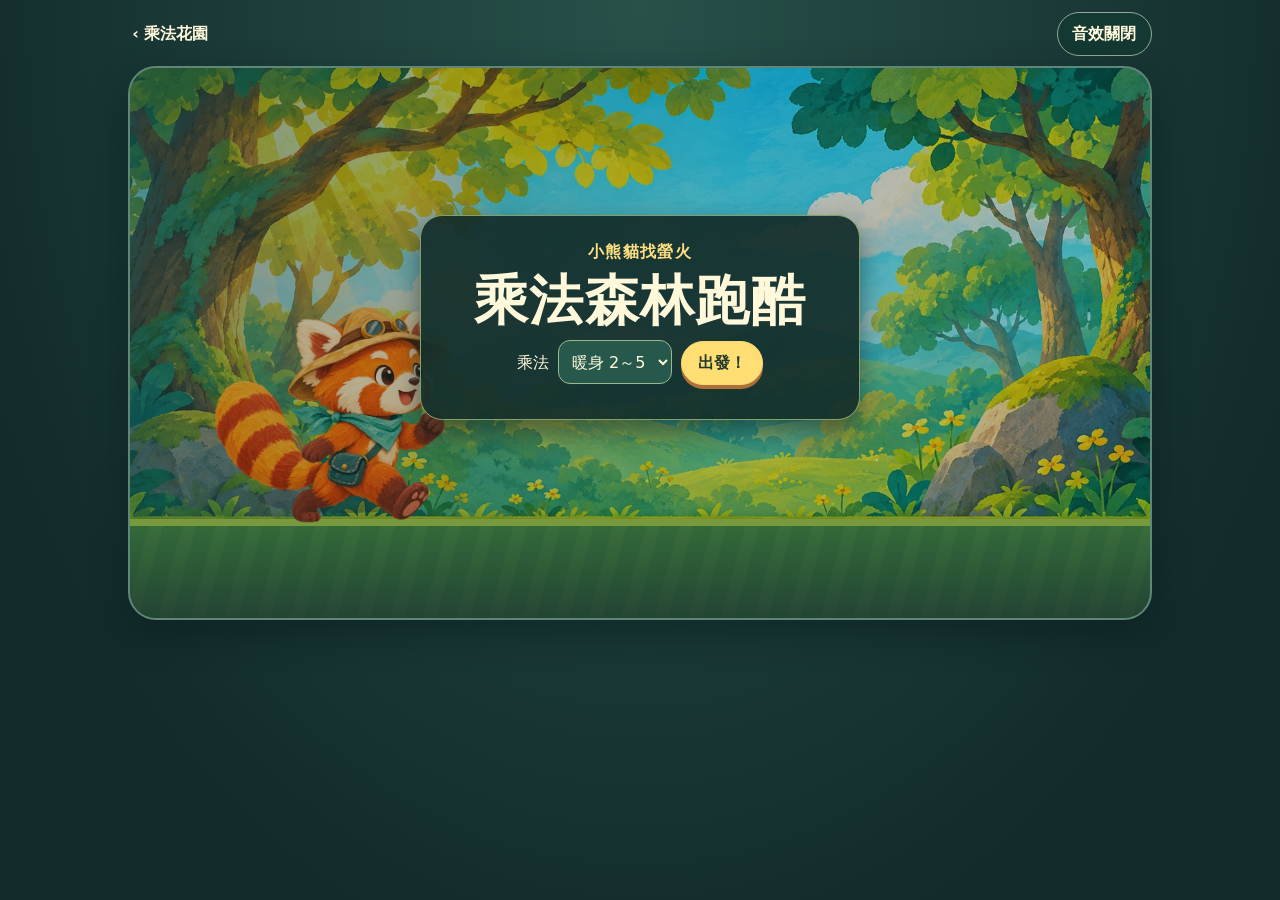
==== forest-run.html @ 14e8df60 "Add illustrated side-scrolling multiplication game" ====
<!doctype html>
<html lang="zh-Hant">
<head>
  <meta charset="utf-8">
  <meta name="viewport" content="width=device-width, initial-scale=1">
  <title>乘法森林跑酷</title>
  <link rel="stylesheet" href="forest-run.css">
  <script defer src="forest-run.js"></script>
</head>
<body>
  <main class="shell">
    <header class="header">
      <a href="九九乘法花園.html">‹ 乘法花園</a>
      <button type="button" id="sound" aria-pressed="false">音效關閉</button>
    </header>
    <section class="game" id="game" data-state="welcome" aria-label="乘法森林跑酷">
      <div class="landscape" id="landscape" aria-hidden="true">
        <div class="sunlight"></div>
        <div class="obstacle" id="obstacle"><span id="gate-art"></span></div>
        <div class="firefly" id="firefly">✦</div>
        <div class="runner" id="runner"><img src="forest-run-panda.webp" alt=""></div>
        <div class="sparkles" id="sparkles"><span>✦</span><span>★</span><span>✧</span><span>✦</span><span>★</span></div>
      </div>
      <div class="hud" id="hud" hidden>
        <span id="distance">關卡 1／3</span>
        <span id="gems" aria-label="已收集的螢火">✦ 0</span>
      </div>
      <div class="overlay" id="welcome">
        <div class="welcome">
          <p>小熊貓找螢火</p>
          <h1>乘法森林跑酷</h1>
          <label for="tables">乘法</label>
          <select id="tables">
            <option value="2,3,4,5">暖身 2～5</option>
            <option value="6,7,8,9">挑戰 6～9</option>
            <option value="1,2,3,4,5,6,7,8,9">混合 1～9</option>
          </select>
          <button type="button" class="primary" id="start">出發！</button>
        </div>
      </div>
      <div class="overlay" id="question" hidden>
        <section class="question-card" aria-labelledby="equation">
          <p class="eyebrow" id="gate-name"></p>
          <h2 id="equation"></h2>
          <div class="answers" id="answers" role="group" aria-label="選擇答案"></div>
          <p id="feedback" class="feedback" aria-live="polite"></p>
          <button type="button" class="quiet" id="hint" aria-expanded="false" aria-controls="groups">看圖提示</button>
          <div class="groups" id="groups" hidden></div>
        </section>
      </div>
      <div class="overlay" id="finish" hidden>
        <section class="welcome" aria-labelledby="finish-title">
          <p class="medal" aria-hidden="true">✦</p>
          <h2 id="finish-title">找到螢火寶箱了！</h2>
          <p id="result"></p>
          <button type="button" class="primary" id="replay">再跑一次</button>
          <button type="button" class="quiet" id="menu">換乘法</button>
        </section>
      </div>
    </section>
    <div class="controls" id="controls" hidden>
      <p id="route-message" aria-live="polite"></p>
      <button type="button" class="primary jump" id="jump">↑ 跳躍</button>
    </div>
  </main>
</body>
</html>
---- forest-run.css ----
:root {
  color-scheme: dark;
  font-family: "Nunito", "PingFang TC", "Microsoft JhengHei", system-ui, sans-serif;
  color: #fff8db;
  background: #132e2d;
}
* { box-sizing: border-box; }
[hidden] { display: none !important; }
body { margin: 0; background: radial-gradient(ellipse at 50% 0, #28514a, #122b2b 78%); min-height: 100vh; }
button, select, a { font: inherit; }
button, select { min-height: 44px; }
button { cursor: pointer; }
button:focus-visible, a:focus-visible, select:focus-visible { outline: 3px solid #fff3a7; outline-offset: 4px; }
button:disabled { cursor: default; }
.shell { max-width: 1070px; margin: auto; padding: .75rem clamp(.6rem, 3vw, 1.45rem) 1.5rem; }
.header, .controls, .hud { display: flex; align-items: center; justify-content: space-between; gap: .6rem; }
.header { margin-bottom: .65rem; }
.header a { color: inherit; font-weight: 750; text-decoration: none; padding: .65rem .25rem; }
.header button, .quiet {
  border: 1px solid #90ac92; border-radius: 100px; background: #143932;
  color: inherit; padding: .45rem .9rem; font-weight: 750;
}
.game {
  position: relative; isolation: isolate; overflow: hidden;
  min-height: clamp(460px, 64vw, 550px); border-radius: clamp(14px, 4vw, 28px);
  border: 2px solid #608678; background: #3a8065; box-shadow: 0 14px 36px #07191975;
}
.landscape {
  position: absolute; inset: 0;
  background: #41877a url("forest-run-woodland.webp") 48% 62% / cover no-repeat;
  background-size: auto max(100%, 550px);
  filter: saturate(1.13);
}
.landscape::after {
  content: ""; position: absolute; inset: 82% 0 0; z-index: 1;
  background: linear-gradient(#3c793f88, #233d33c7), repeating-linear-gradient(105deg, #54894a 0 18px, #669850 19px 32px);
  background-position: 0 0, var(--ground-offset, 0px) 0;
  border-top: 7px solid #a6c453;
  box-shadow: 0 -3px 10px #224f3e60;
}
.sunlight {
  position: absolute; inset: 0; background: linear-gradient(100deg, #3062586b, transparent 56%);
}
.runner {
  position: absolute; z-index: 3; bottom: 16%; left: 12%;
  width: clamp(91px, 20vw, 166px); aspect-ratio: 1; transform: translateY(var(--jump-offset, 0px));
}
.runner::before {
  content: ""; position: absolute; bottom: 7%; left: 19%; width: 70%; height: 12%;
  border-radius: 50%; background: #25302f62; transform: translateY(calc(-1 * var(--jump-offset, 0px)));
}
.runner img { width: 100%; height: 100%; object-fit: contain; object-position: center bottom; position: relative; }
.obstacle {
  position: absolute; z-index: 2; bottom: 18%; left: 105%; transform: translateX(-50%);
  width: clamp(64px, 16vw, 139px); height: clamp(95px, 20vw, 182px);
  border: 5px solid #4c5235; border-radius: 50% 50% 10% 10% / 37% 37% 8% 8%;
  background: repeating-linear-gradient(90deg, #d29961 0 17%, #a76742 18% 20%, #dca36b 21% 32%);
  color: #fff4a7; box-shadow: inset 0 0 15px #452d20aa, 0 6px 0 #25534094;
  display: grid; place-items: center; font-size: clamp(2rem, 6vw, 4.4rem); text-shadow: 0 4px 1px #6e483e;
}
.obstacle[data-kind="bridge"] {
  border-radius: 25% 25% 4px 4px; height: clamp(68px, 12vw, 105px);
  border-color: #2e5c5d; background: repeating-linear-gradient(0deg, #558888 0 23%, #79abaa 24% 29%);
}
.obstacle[data-kind="lantern"] {
  border-radius: 36% 36% 9px 9px; background: radial-gradient(ellipse, #ffbe61, #b65341 71%); border-color: #753e3a;
}
.firefly {
  position: absolute; z-index: 4; left: 110%; bottom: calc(18% + clamp(78px, 18vw, 154px));
  color: #fff3a2; font-size: clamp(1.7rem, 5vw, 3rem); text-shadow: 0 0 18px #ffcb2c, 0 2px #715231;
}
.sparkles { position: absolute; z-index: 4; left: 29%; right: 24%; bottom: 32%; display: flex; justify-content: space-between; opacity: 0; pointer-events: none; }
.sparkles span { font-size: clamp(1.55rem, 4.2vw, 3.2rem); color: #ffefa8; text-shadow: 0 0 12px #ffd956; }
.game[data-state="clearing"] .sparkles { opacity: 1; }
.game[data-state="clearing"] .obstacle[data-kind="door"] { opacity: 0; transform: translateX(-50%) scaleX(.1); }
.game[data-state="clearing"] .obstacle[data-kind="bridge"] { transform: translate(-50%, 24%) scaleX(1.45) scaleY(.18); }
.game[data-state="clearing"] .obstacle[data-kind="lantern"] { box-shadow: 0 0 54px 20px #ffdc6f, inset 0 0 24px #fff2b8; }
.game[data-state="welcome"] .runner { left: 8%; z-index: 2; width: clamp(94px, 25vw, 242px); }
.game[data-state="welcome"] .obstacle, .game[data-state="welcome"] .firefly { display: none; }
.hud {
  position: absolute; z-index: 5; top: .65rem; left: .65rem; right: .65rem; pointer-events: none;
  font-weight: 900;
}
.hud span { background: #153730ed; border: 1px solid #b7cb8a; border-radius: 100px; padding: .35rem .75rem; }
#gems { color: #ffdf73; }
.overlay { position: relative; z-index: 6; min-height: inherit; display: grid; place-items: center; padding: 3.35rem .65rem .85rem; background: #102c2d4a; }
#welcome { padding-bottom: 6.6rem; }
#question { background: #102c2d91; }
.welcome, .question-card {
  width: min(100%, 440px); border-radius: 1.4rem; text-align: center;
  background: #142f2bee; border: 1px solid #859f6a; padding: clamp(.8rem, 4vw, 1.65rem);
  box-shadow: 0 12px 26px #0c262991;
}
.welcome p, .welcome h1, .welcome h2, .question-card p, .question-card h2 { margin: 0 0 .65rem; }
.welcome h1 { font-size: clamp(1.9rem, 6.3vw, 3.35rem); line-height: 1.05; letter-spacing: .025em; }
.welcome h2 { font-size: clamp(1.45rem, 5vw, 2.25rem); }
.welcome p:first-child, .eyebrow { color: #ffdf80; font-weight: 800; letter-spacing: .08em; }
.welcome select { border-radius: .75rem; background: #26594b; color: #fff8db; border: 1px solid #9aba89; padding: .55rem; margin: 0 .25rem .55rem; }
.primary {
  border: 1px solid #fed873; border-radius: 100px; padding: .55rem 1rem;
  background: #ffde74; color: #233b2c; font-weight: 900; box-shadow: 0 4px #ac7038;
}
.primary:hover { background: #ffeb9d; }
.question-card h2 { font-size: clamp(2.2rem, 8vw, 3.7rem); line-height: 1.05; font-variant-numeric: tabular-nums; }
.answers { display: grid; grid-template-columns: repeat(2, minmax(0, 1fr)); gap: .45rem; }
.answers button {
  border: 2px solid #edd598; border-radius: .85rem; background: #fff0b8; color: #25463a;
  font-size: 1.65rem; font-weight: 900; min-height: 47px;
}
.answers button:not(:disabled):hover { background: #ffe07b; }
.answers button:disabled { background: #705547; color: #fff5d3; border-color: #a57968; }
.feedback { min-height: 1.5em; padding-top: .35rem; }
.groups { display: flex; flex-wrap: wrap; justify-content: center; gap: .22rem; margin-top: .45rem; }
.groups div { display: flex; gap: 2px; padding: .18rem .3rem; background: #285d49; border-radius: .4rem; color: #ffe580; }
.groups span { font-size: .75rem; }
.controls { margin: .65rem 0 0; }
.controls p { margin: 0; color: #edf1cf; font-weight: 750; }
.jump { flex: none; touch-action: manipulation; min-width: 106px; }
.medal { font-size: 3.3rem; line-height: .95; text-shadow: 0 0 22px #ffdb6e; }
@media (prefers-reduced-motion: no-preference) {
  .game[data-state="clearing"] .obstacle { transition: transform 520ms, opacity 520ms, box-shadow 520ms; }
  .game[data-state="running"] .runner img { animation: run-bob 240ms ease-in-out alternate infinite; }
  .game[data-state="clearing"] .sparkles span { animation: flash-up 700ms ease-out both; }
  .game[data-state="clearing"] .sparkles span:nth-child(even) { animation-delay: 100ms; }
  .question-card, #finish .welcome { animation: arrive 220ms ease-out both; }
  @keyframes run-bob { to { transform: translateY(-5%) rotate(-3deg); } }
  @keyframes flash-up { from { transform: translateY(45px) scale(.2); opacity: .2; } to { transform: translateY(-30px) rotate(30deg); } }
  @keyframes arrive { from { transform: translateY(12px) scale(.97); opacity: .2; } }
}
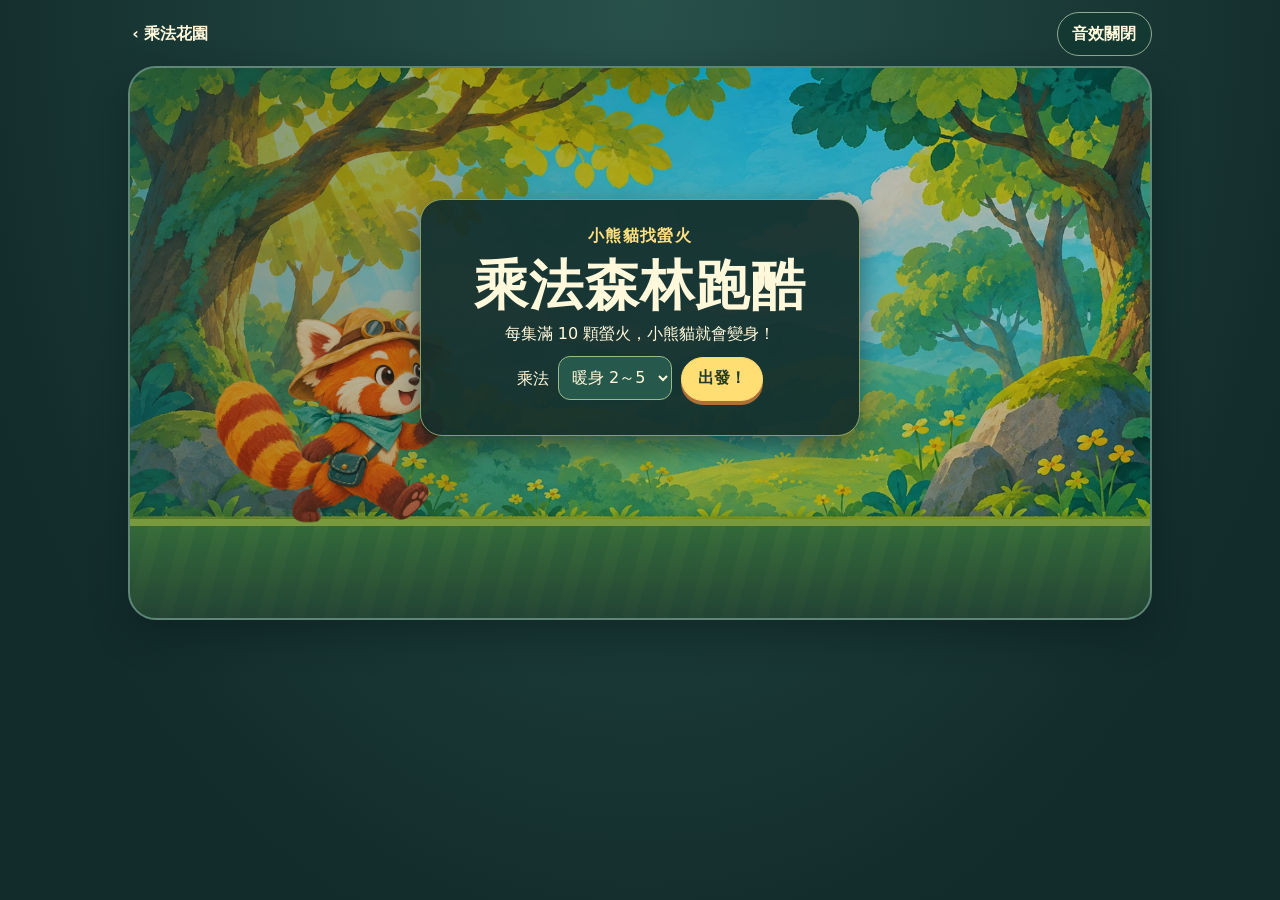
==== commit 41ad4df4: "Transform the forest runner at firefly milestones" ====
--- a/forest-run.html
+++ b/forest-run.html
@@ -4,8 +4,8 @@
   <meta charset="utf-8">
   <meta name="viewport" content="width=device-width, initial-scale=1">
   <title>乘法森林跑酷</title>
-  <link rel="stylesheet" href="forest-run.css">
-  <script defer src="forest-run.js"></script>
+  <link rel="stylesheet" href="forest-run.css?v=3">
+  <script defer src="forest-run.js?v=3"></script>
 </head>
 <body>
   <main class="shell">
@@ -18,17 +18,26 @@
         <div class="sunlight"></div>
         <div class="obstacle" id="obstacle"><span id="gate-art"></span></div>
         <div class="firefly" id="firefly">✦</div>
-        <div class="runner" id="runner"><img src="forest-run-panda.webp" alt=""></div>
+        <div class="runner" id="runner">
+          <img src="forest-run-panda.webp" alt="" data-costume="scout">
+          <img src="forest-run-spark-hero.webp" alt="" data-costume="spark" hidden>
+          <img src="forest-run-moon-hero.webp" alt="" data-costume="moon" hidden>
+        </div>
         <div class="sparkles" id="sparkles"><span>✦</span><span>★</span><span>✧</span><span>✦</span><span>★</span></div>
       </div>
       <div class="hud" id="hud" hidden>
-        <span id="distance">關卡 1／3</span>
-        <span id="gems" aria-label="已收集的螢火">✦ 0</span>
+        <span id="distance"></span>
+        <span class="gem-meter">
+          <span id="gems" aria-label="已收集的螢火">✦ 0</span>
+          <span id="hero-goal" class="hero-goal" aria-label="變身目標 10 顆">／10</span>
+        </span>
       </div>
+      <div id="hero-notice" class="hero-notice" role="status" hidden></div>
       <div class="overlay" id="welcome">
         <div class="welcome">
           <p>小熊貓找螢火</p>
           <h1>乘法森林跑酷</h1>
+          <p>每集滿 10 顆螢火，小熊貓就會變身！</p>
           <label for="tables">乘法</label>
           <select id="tables">
             <option value="2,3,4,5">暖身 2～5</option>
@@ -53,6 +62,7 @@
           <p class="medal" aria-hidden="true">✦</p>
           <h2 id="finish-title">找到螢火寶箱了！</h2>
           <p id="result"></p>
+          <p id="hero-result" hidden></p>
           <button type="button" class="primary" id="replay">再跑一次</button>
           <button type="button" class="quiet" id="menu">換乘法</button>
         </section>
--- a/forest-run.css
+++ b/forest-run.css
@@ -41,6 +41,13 @@
 .sunlight {
   position: absolute; inset: 0; background: linear-gradient(100deg, #3062586b, transparent 56%);
 }
+.game[data-stop="bridge"] .sunlight, .game[data-stop="stones"] .sunlight {
+  background: linear-gradient(100deg, #164a6370, #5ab5a538);
+}
+.game[data-stop="cave"] .sunlight, .game[data-stop="lantern"] .sunlight {
+  background: linear-gradient(140deg, #29234f9c, #21407550);
+}
+.game[data-stop="cloud"] .sunlight { background: linear-gradient(145deg, #f9d0806b, #fff4ba20); }
 .runner {
   position: absolute; z-index: 3; bottom: 16%; left: 12%;
   width: clamp(91px, 20vw, 166px); aspect-ratio: 1; transform: translateY(var(--jump-offset, 0px));
@@ -50,6 +57,15 @@
   border-radius: 50%; background: #25302f62; transform: translateY(calc(-1 * var(--jump-offset, 0px)));
 }
 .runner img { width: 100%; height: 100%; object-fit: contain; object-position: center bottom; position: relative; }
+.runner[data-costume="spark"] { --hero-glow: #ffcb59; }
+.runner[data-costume="moon"] { --hero-glow: #b8a2ff; }
+.runner[data-costume="spark"] img, .runner[data-costume="moon"] img {
+  filter: drop-shadow(0 0 7px var(--hero-glow));
+}
+.runner[data-transforming]::after {
+  content: ""; position: absolute; pointer-events: none; inset: 0; border-radius: 50%;
+  border: 4px solid var(--hero-glow); box-shadow: 0 0 24px var(--hero-glow), inset 0 0 22px var(--hero-glow);
+}
 .obstacle {
   position: absolute; z-index: 2; bottom: 18%; left: 105%; transform: translateX(-50%);
   width: clamp(64px, 16vw, 139px); height: clamp(95px, 20vw, 182px);
@@ -61,6 +77,25 @@
 .obstacle[data-kind="bridge"] {
   border-radius: 25% 25% 4px 4px; height: clamp(68px, 12vw, 105px);
   border-color: #2e5c5d; background: repeating-linear-gradient(0deg, #558888 0 23%, #79abaa 24% 29%);
+}
+.obstacle[data-kind="vines"] {
+  border-color: #406535; background: repeating-linear-gradient(114deg, #6c8d40 0 13%, #457d45 14% 28%);
+}
+.obstacle[data-kind="stones"] {
+  height: clamp(68px, 12vw, 105px); border-color: #3c696a;
+  background: repeating-linear-gradient(168deg, #8bb7a4 0 23%, #547e7c 24% 30%);
+}
+.obstacle[data-kind="wheel"] {
+  border-radius: 50%; height: auto; aspect-ratio: 1; border-color: #734522;
+  background: repeating-conic-gradient(#985325 0deg 15deg, #e5ab60 15deg 45deg);
+}
+.obstacle[data-kind="cave"] {
+  color: #e9c8ff; border-color: #46436b;
+  background: linear-gradient(125deg, #795a94, #3e3c66 70%); text-shadow: 0 0 16px #ffc3ff;
+}
+.obstacle[data-kind="cloud"] {
+  color: #38655f; height: clamp(68px, 12vw, 105px); border-radius: 80px; border-color: #b8d7be;
+  background: radial-gradient(ellipse at 50% 10%, #fff9dd, #9fd1bc); text-shadow: none;
 }
 .obstacle[data-kind="lantern"] {
   border-radius: 36% 36% 9px 9px; background: radial-gradient(ellipse, #ffbe61, #b65341 71%); border-color: #753e3a;
@@ -74,6 +109,11 @@
 .game[data-state="clearing"] .sparkles { opacity: 1; }
 .game[data-state="clearing"] .obstacle[data-kind="door"] { opacity: 0; transform: translateX(-50%) scaleX(.1); }
 .game[data-state="clearing"] .obstacle[data-kind="bridge"] { transform: translate(-50%, 24%) scaleX(1.45) scaleY(.18); }
+.game[data-state="clearing"] .obstacle[data-kind="vines"] { transform: translate(-50%, -48%) scaleY(.35); opacity: .35; }
+.game[data-state="clearing"] .obstacle[data-kind="stones"] { transform: translate(-50%, 28%) scaleX(1.5) scaleY(.45); }
+.game[data-state="clearing"] .obstacle[data-kind="wheel"] { transform: translate(-50%, -28%) rotate(135deg); }
+.game[data-state="clearing"] .obstacle[data-kind="cave"] { transform: translateX(-50%) scaleX(.3); box-shadow: 0 0 45px #d398f9; }
+.game[data-state="clearing"] .obstacle[data-kind="cloud"] { transform: translate(-50%, -85%); }
 .game[data-state="clearing"] .obstacle[data-kind="lantern"] { box-shadow: 0 0 54px 20px #ffdc6f, inset 0 0 24px #fff2b8; }
 .game[data-state="welcome"] .runner { left: 8%; z-index: 2; width: clamp(94px, 25vw, 242px); }
 .game[data-state="welcome"] .obstacle, .game[data-state="welcome"] .firefly { display: none; }
@@ -81,8 +121,17 @@
   position: absolute; z-index: 5; top: .65rem; left: .65rem; right: .65rem; pointer-events: none;
   font-weight: 900;
 }
-.hud span { background: #153730ed; border: 1px solid #b7cb8a; border-radius: 100px; padding: .35rem .75rem; }
+.hud > span { background: #153730ed; border: 1px solid #b7cb8a; border-radius: 100px; padding: .35rem .75rem; }
 #gems { color: #ffdf73; }
+.hero-goal { color: #d6e3c4; }
+.hero-notice {
+  position: absolute; z-index: 7; top: 3.6rem; left: 50%; transform: translateX(-50%);
+  width: max-content; max-width: calc(100% - 1rem); pointer-events: none;
+  border: 1px solid #ffefb4; border-radius: 100px; background: #3c3067;
+  box-shadow: 0 0 18px #e8bd69a8; color: #fff5c5;
+  padding: .55rem .9rem; text-align: center; font-weight: 900;
+}
+#hero-result { color: #ffdf80; font-weight: 800; }
 .overlay { position: relative; z-index: 6; min-height: inherit; display: grid; place-items: center; padding: 3.35rem .65rem .85rem; background: #102c2d4a; }
 #welcome { padding-bottom: 6.6rem; }
 #question { background: #102c2d91; }
@@ -120,10 +169,18 @@
 @media (prefers-reduced-motion: no-preference) {
   .game[data-state="clearing"] .obstacle { transition: transform 520ms, opacity 520ms, box-shadow 520ms; }
   .game[data-state="running"] .runner img { animation: run-bob 240ms ease-in-out alternate infinite; }
+  .runner[data-transforming]::after { animation: hero-ring 1.25s ease-out both; }
+  .hero-notice { animation: hero-announcement 250ms ease-out both; }
   .game[data-state="clearing"] .sparkles span { animation: flash-up 700ms ease-out both; }
   .game[data-state="clearing"] .sparkles span:nth-child(even) { animation-delay: 100ms; }
   .question-card, #finish .welcome { animation: arrive 220ms ease-out both; }
   @keyframes run-bob { to { transform: translateY(-5%) rotate(-3deg); } }
+  @keyframes hero-ring {
+    0% { opacity: .9; transform: scale(.52); }
+    45% { opacity: 1; }
+    100% { opacity: 0; transform: scale(1.45); }
+  }
+  @keyframes hero-announcement { from { opacity: .2; transform: translate(-50%, -7px) scale(.88); } }
   @keyframes flash-up { from { transform: translateY(45px) scale(.2); opacity: .2; } to { transform: translateY(-30px) rotate(30deg); } }
   @keyframes arrive { from { transform: translateY(12px) scale(.97); opacity: .2; } }
 }
